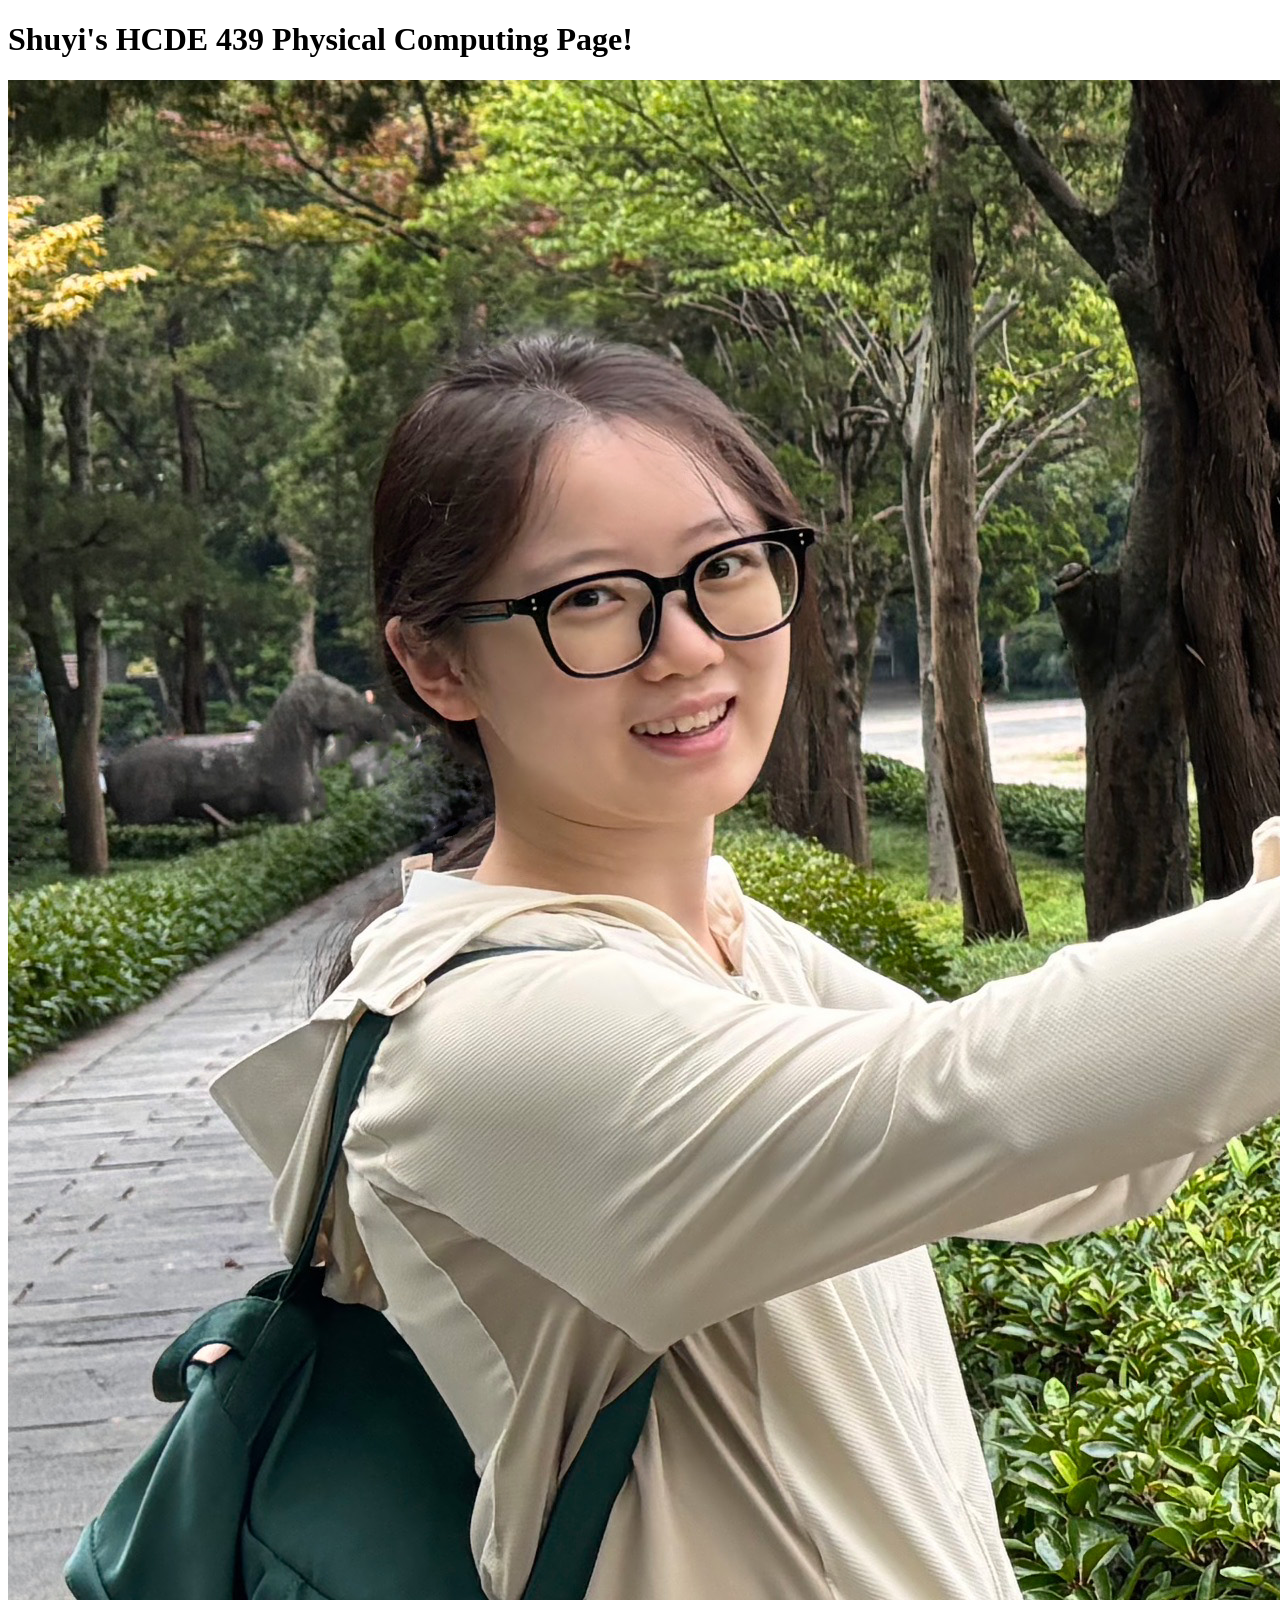
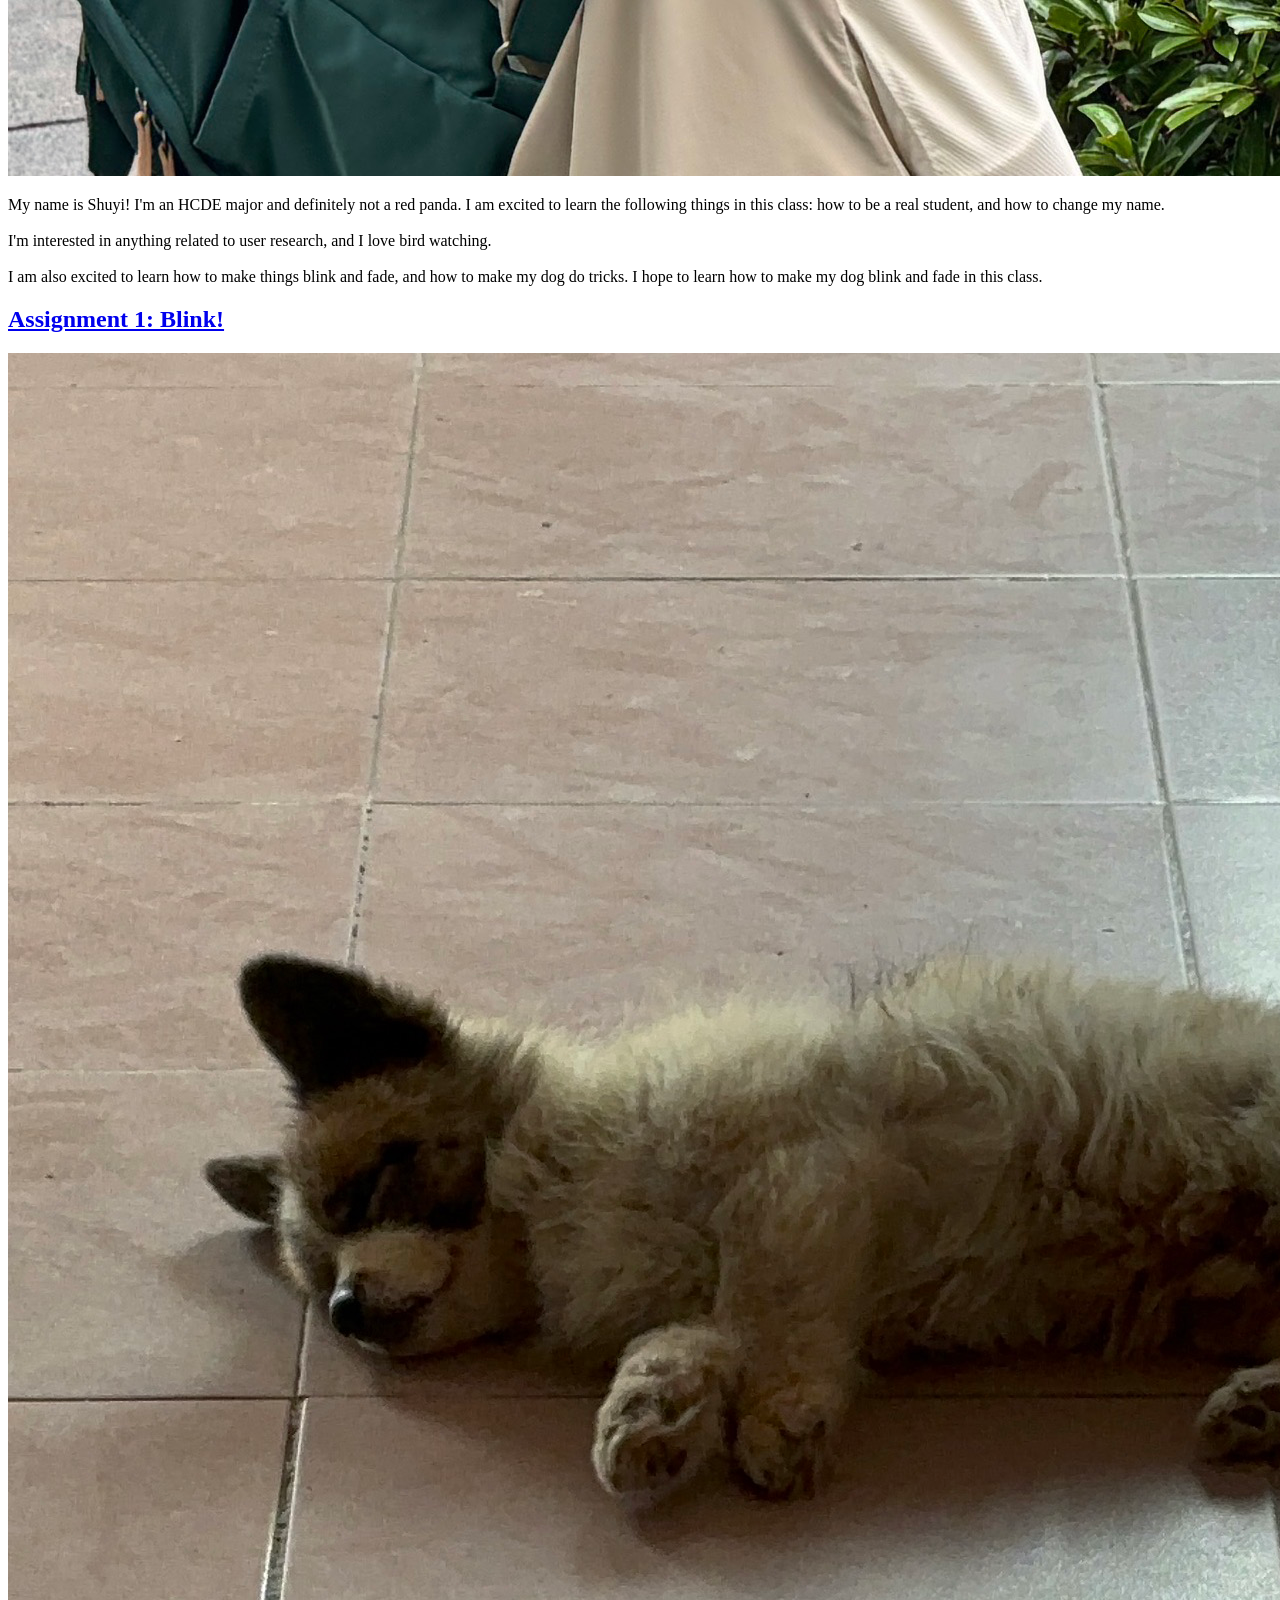
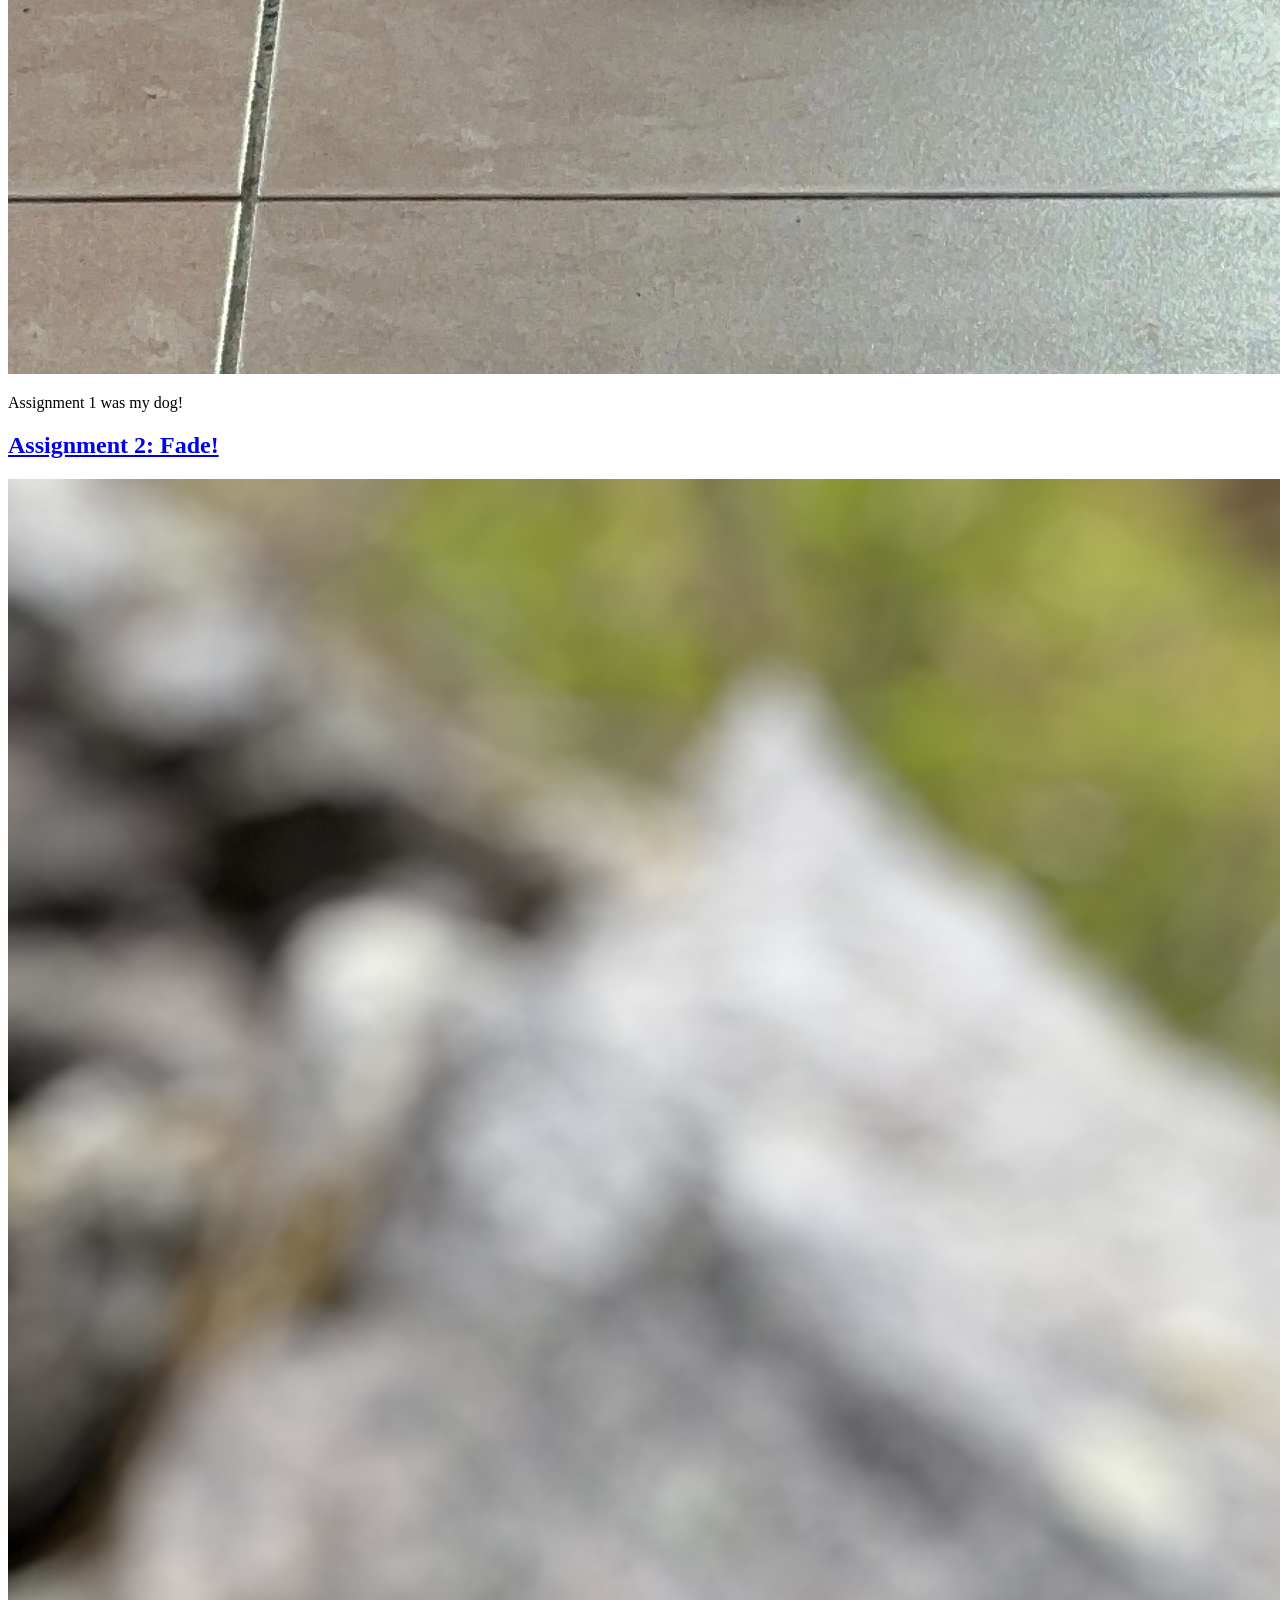
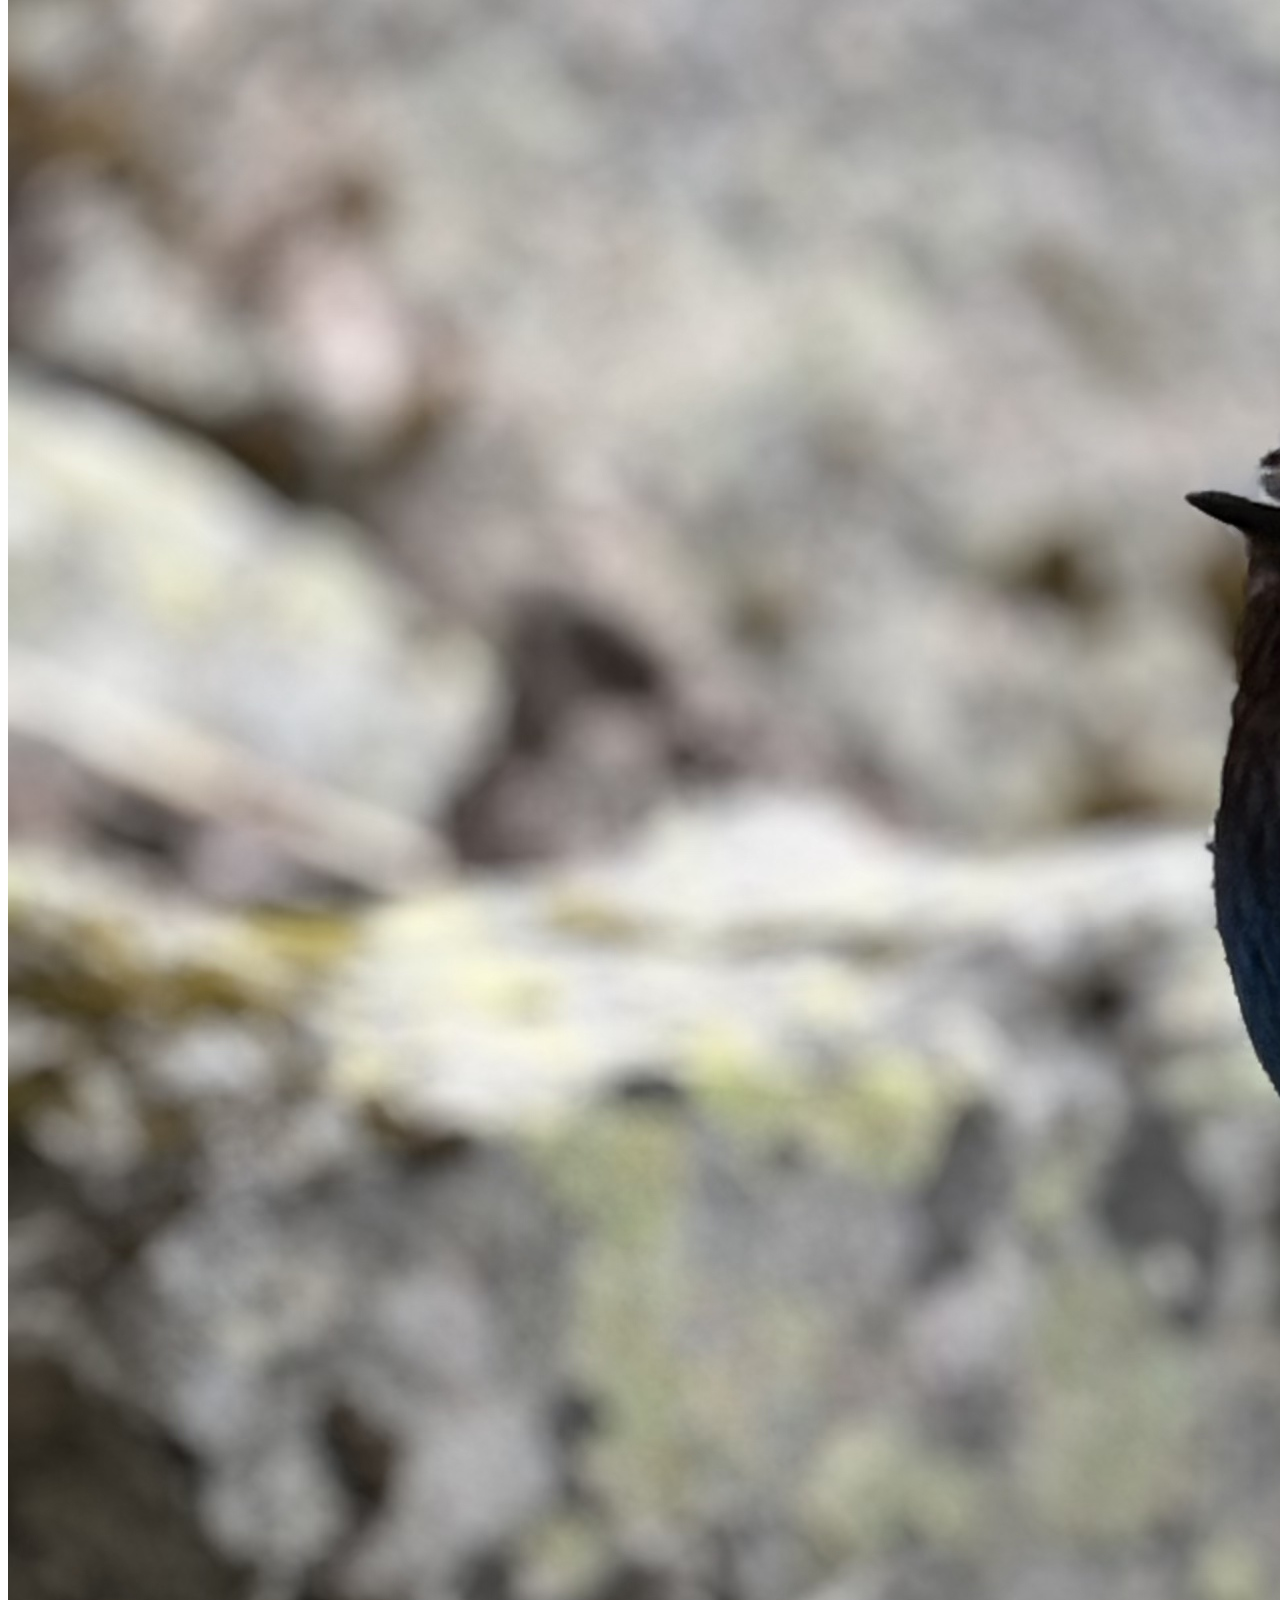
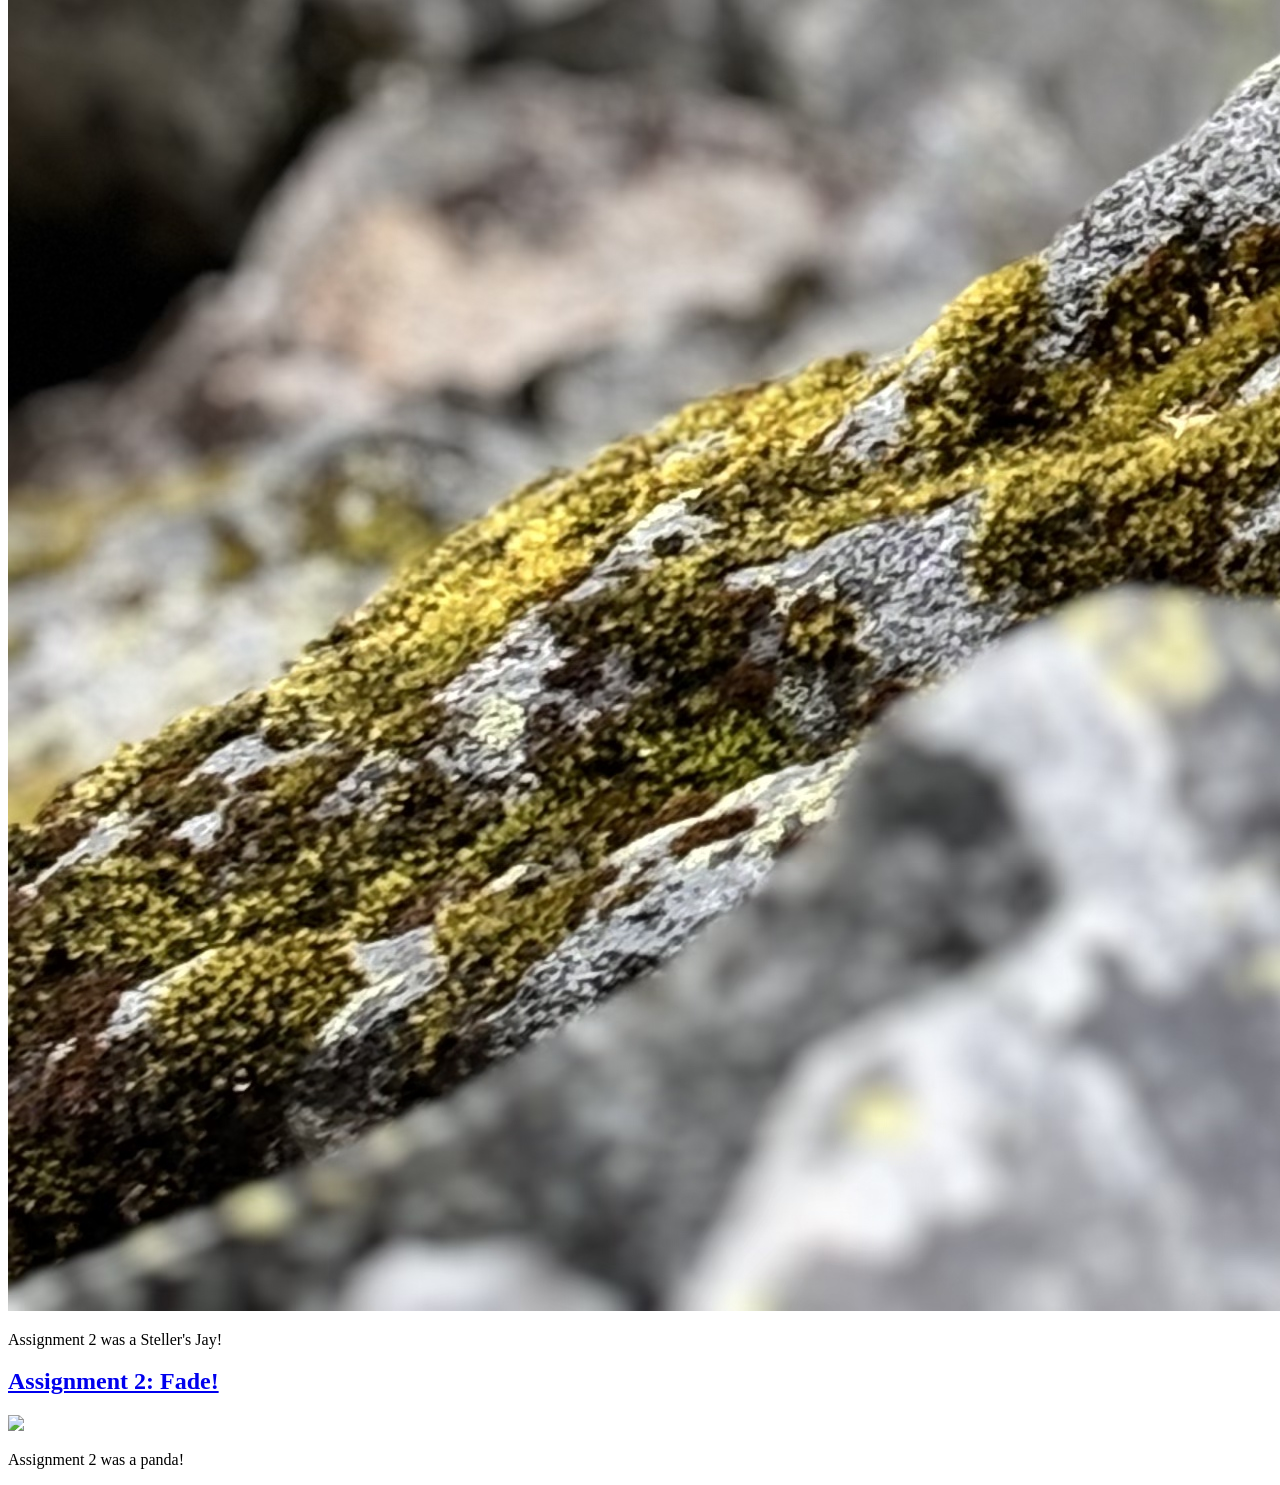
==== docs/index.html @ c6243a1a "commit" ====
<!DOCTYPE html>
<html>
  <head>
    <meta charset="utf-8" />
    <meta name="viewport" content="width=device-width, maximum-scale=1.0" />

    <title>Shuyi's HCDE 439 Physical Computing Page!</title>

    <link href="style.css" rel="stylesheet" />
  </head>
  <body>
    <h1>Shuyi's HCDE 439 Physical Computing Page!</h1>

    <div class="header">
      <img src="me.jpg" />
      <p>
        My name is Shuyi! I'm an HCDE major and definitely not a red
        panda. I am excited to learn the following things in this class: how to
        be a real student, and how to change my name.
      <br><br>
        I'm interested in anything related to user research, and I love bird watching.
      <br><br>
        I am also excited to learn how to make things blink and fade, and how to
        make my dog do tricks. I hope to learn how to make my dog blink and fade
        in this class.
      </p>
    </div>

    <div class="grid">
      <div class="assignment">
        <a href="a1.html">
          <h2>Assignment 1: Blink!</h2>
          <img src="sweet.jpg" />
        </a>
        <p>Assignment 1 was my dog!</p>
      </div>

      <div class="assignment">
        <a href="a2.html">
          <h2>Assignment 2: Fade!</h2>
          <img src="cute.jpg" />
        </a>
        <p>Assignment 2 was a Steller's Jay!</p>
      </div>

      <div class="assignment">
        <a href="a2.html">
          <h2>Assignment 2: Fade!</h2>
          <img src="red-panda.jpg" />
        </a>
        <p>Assignment 2 was a panda!</p>
      </div>
    </div>
  </body>
</html>
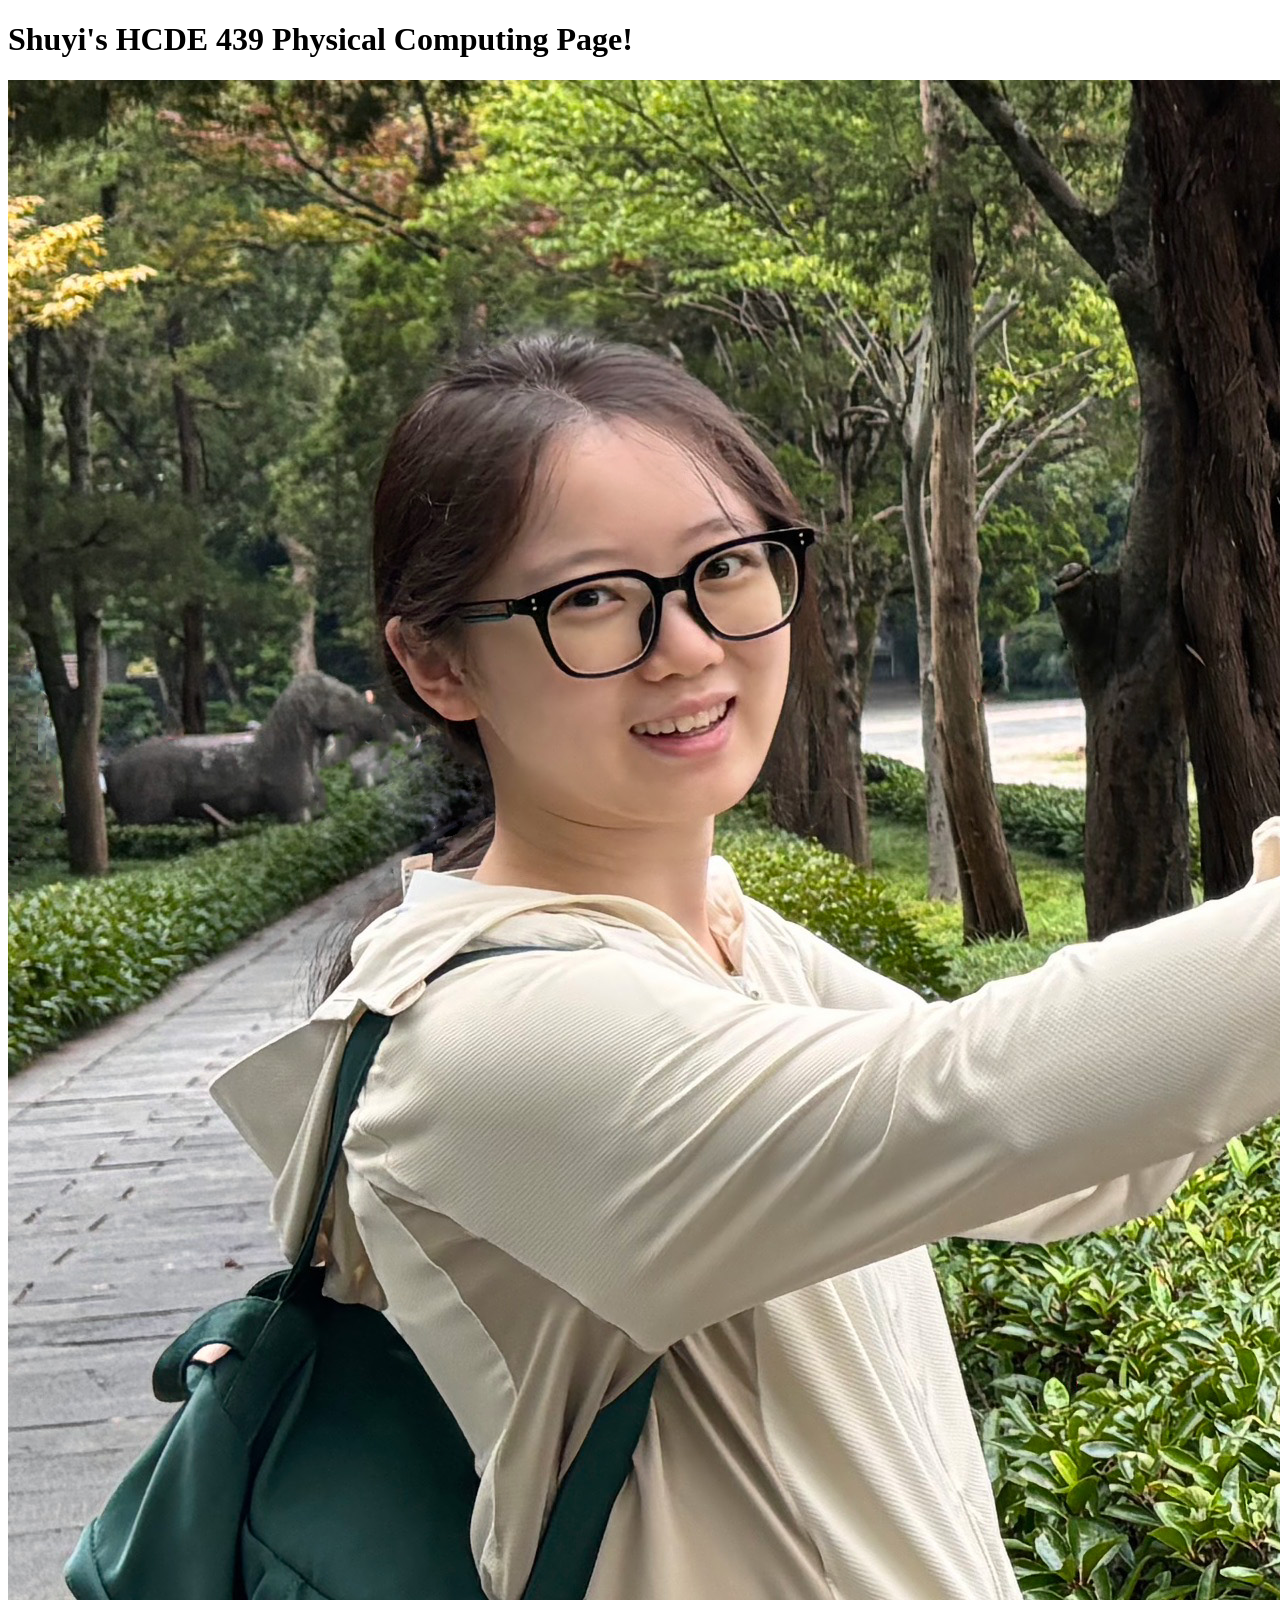
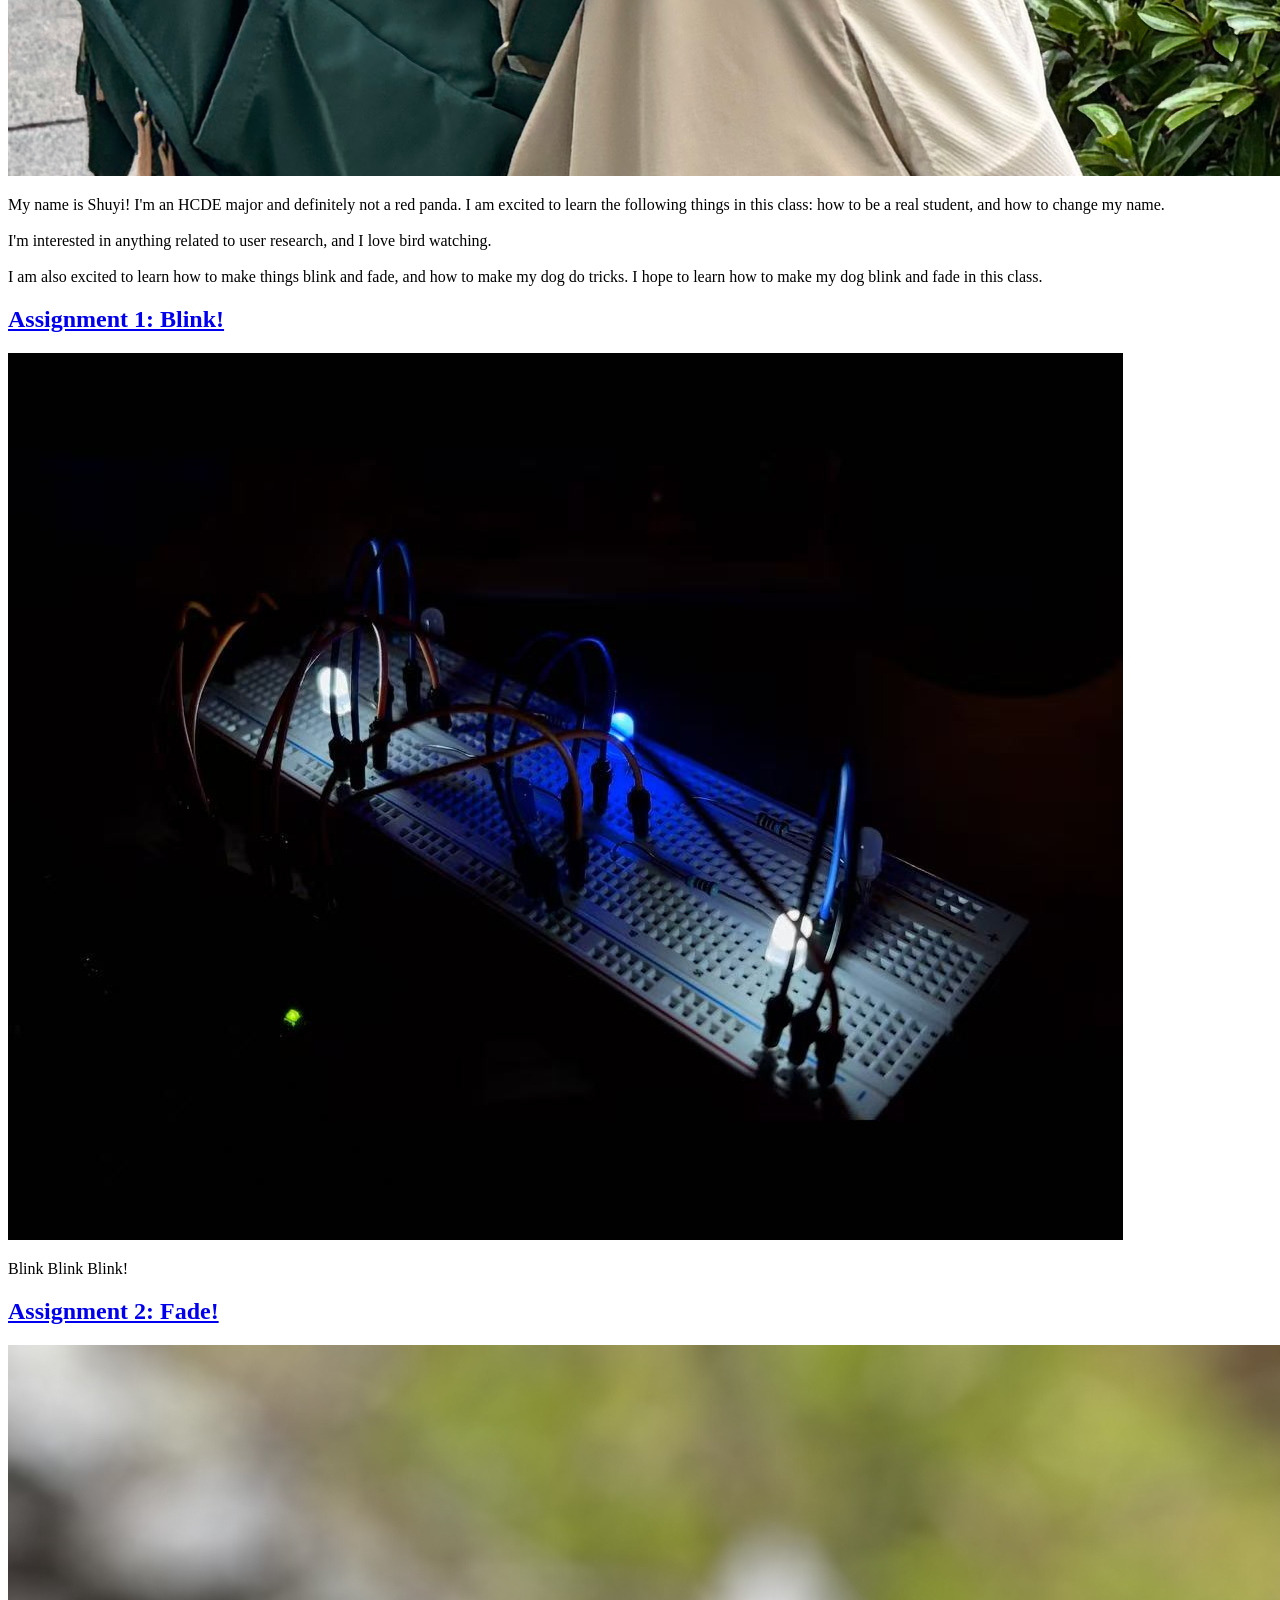
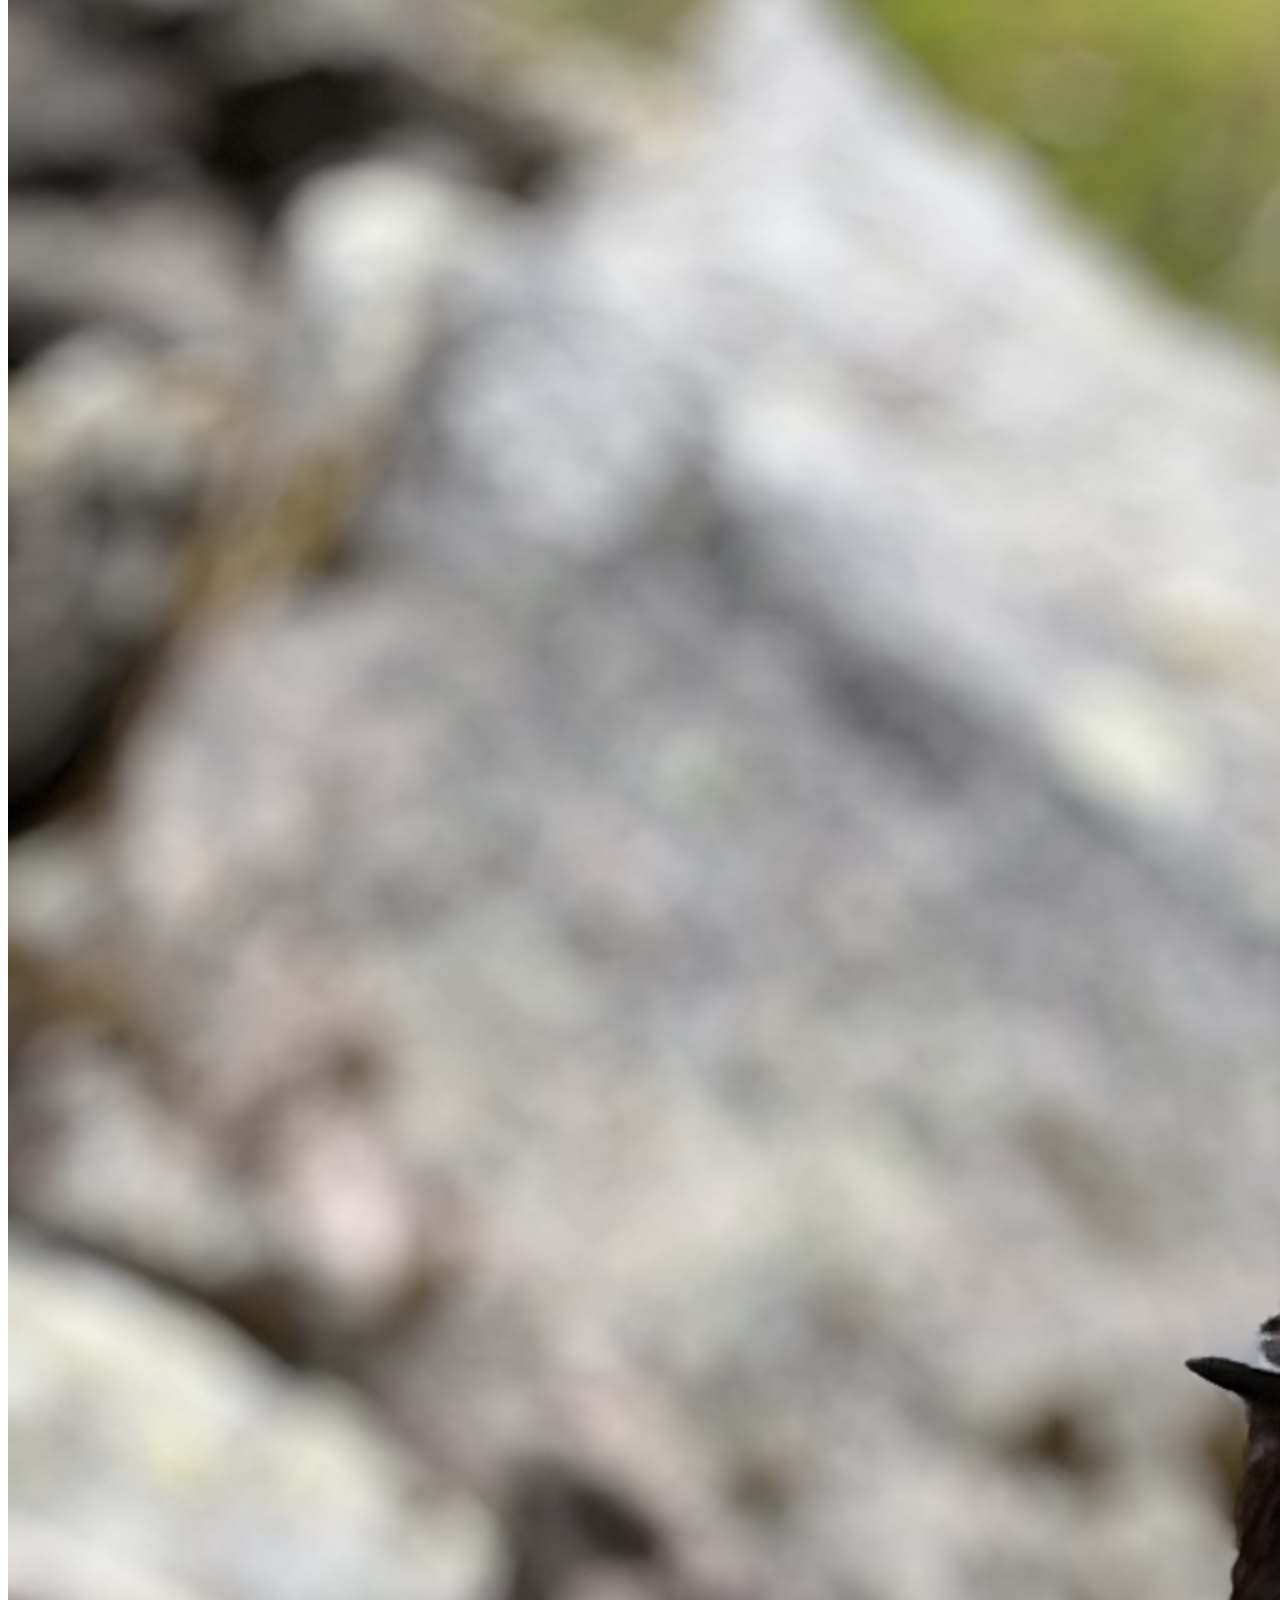
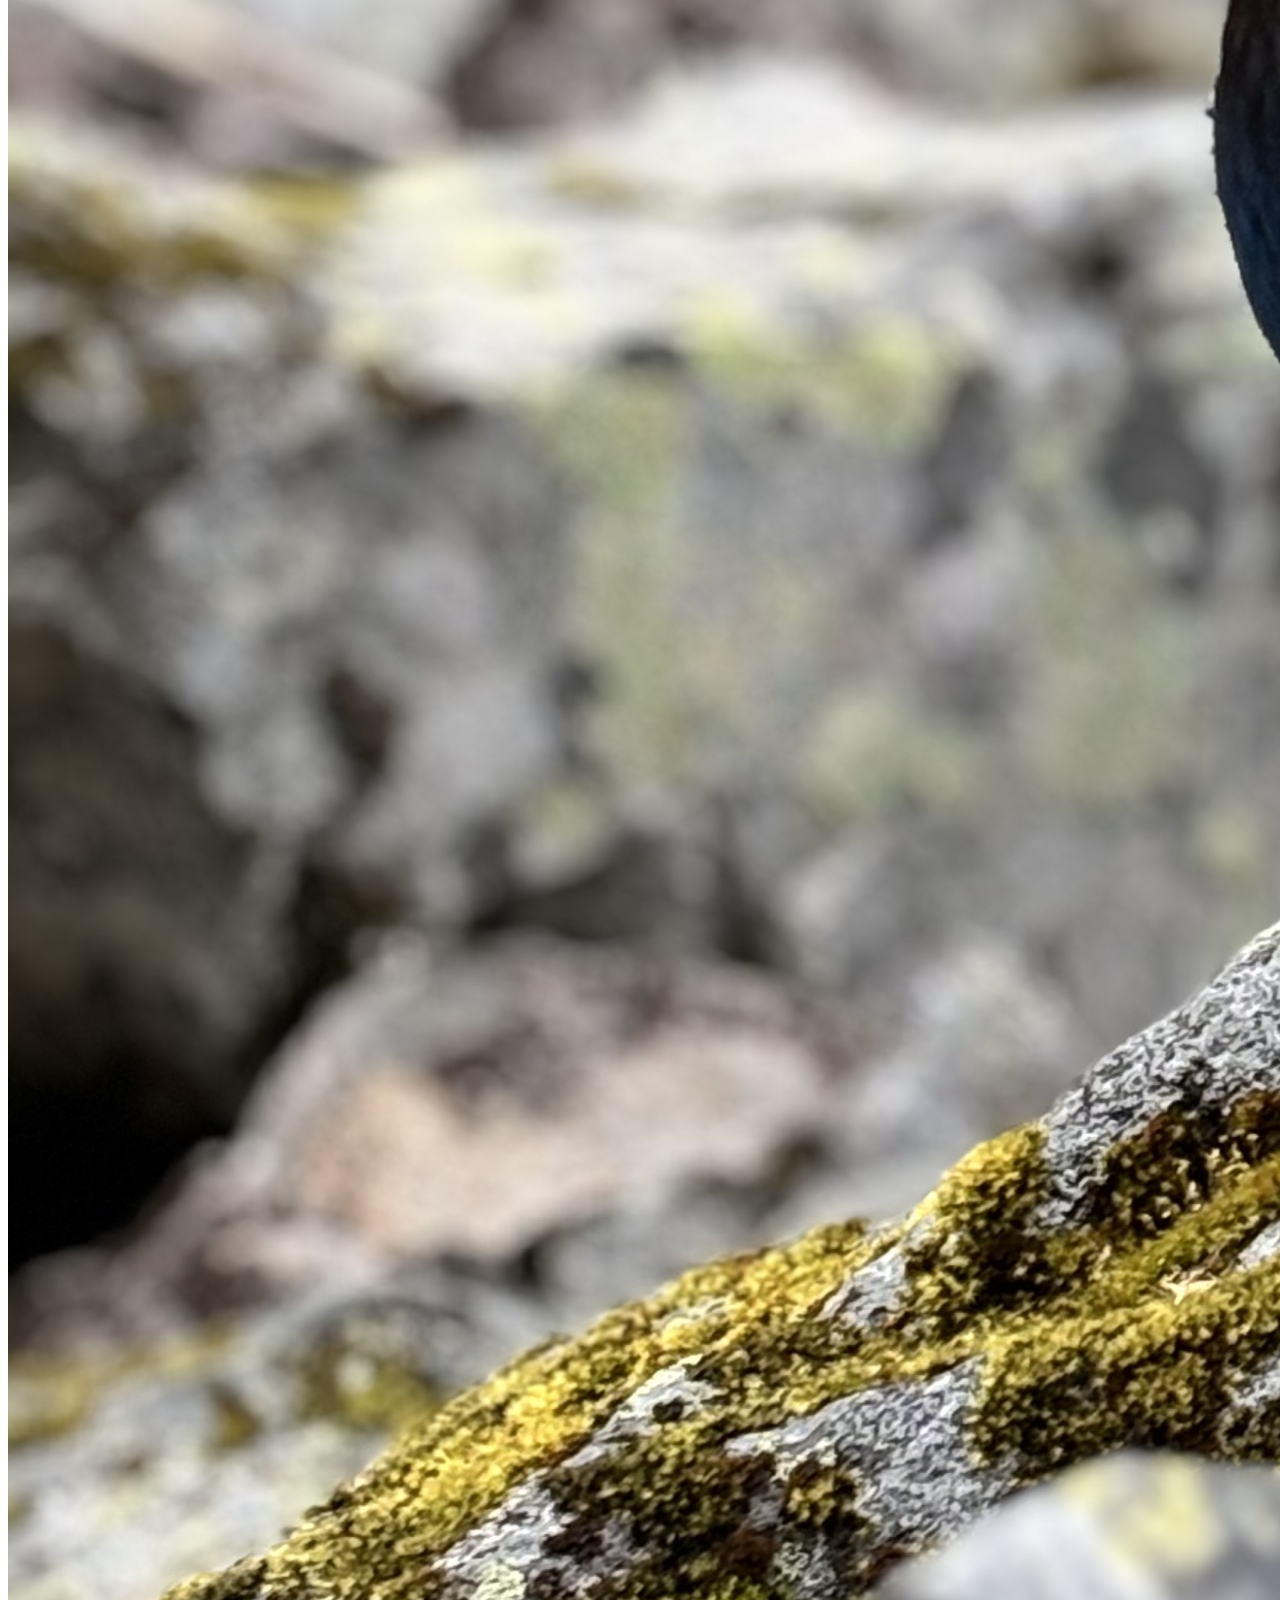
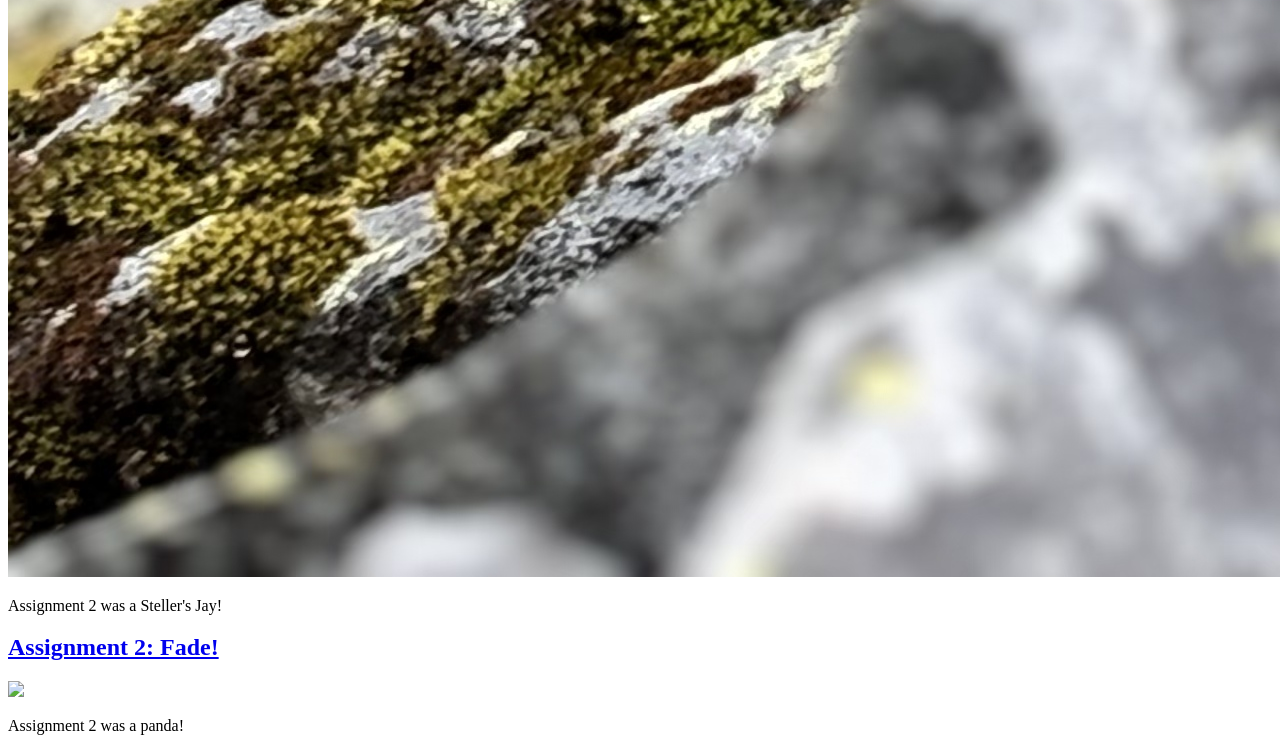
==== commit e07d8fe7: "commit" ====
--- a/docs/index.html
+++ b/docs/index.html
@@ -30,9 +30,9 @@
       <div class="assignment">
         <a href="a1.html">
           <h2>Assignment 1: Blink!</h2>
-          <img src="sweet.jpg" />
+          <img src="A1.jpg" />
         </a>
-        <p>Assignment 1 was my dog!</p>
+        <p>Blink Blink Blink!</p>
       </div>
 
       <div class="assignment">
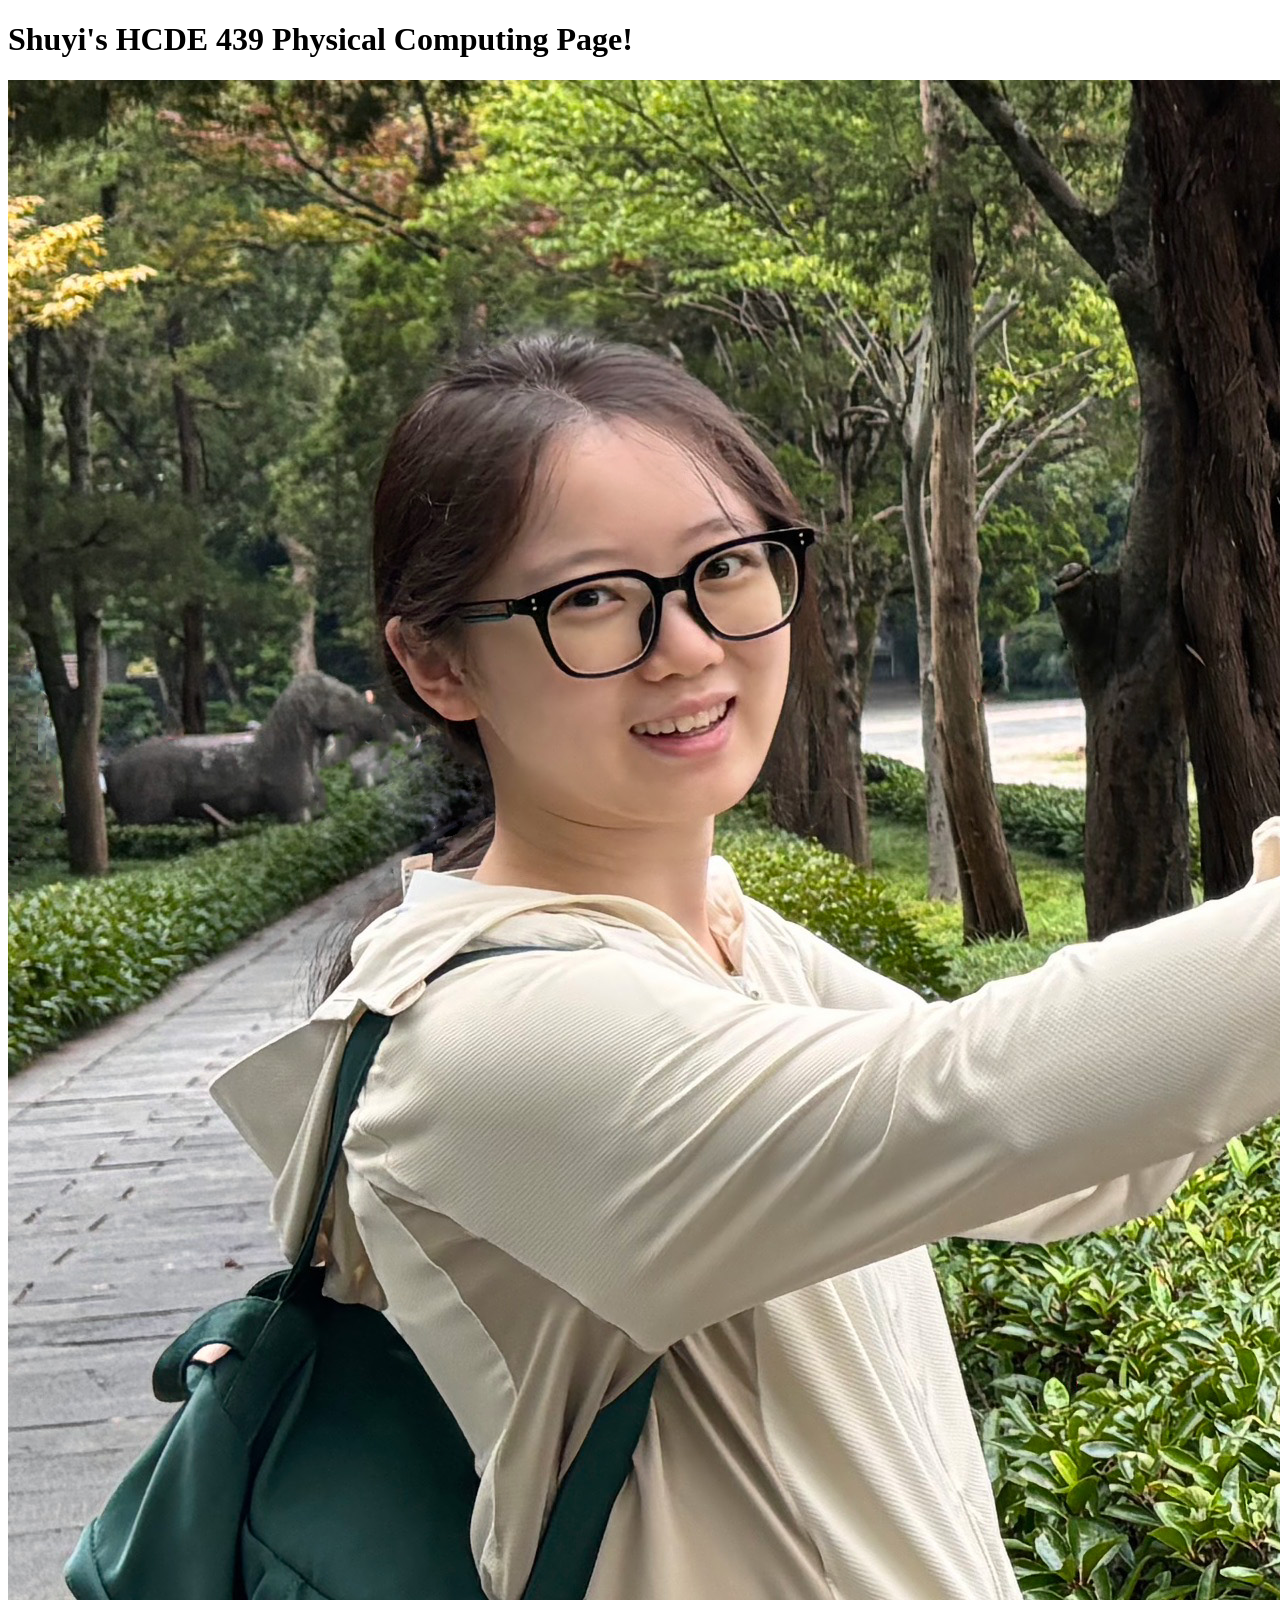
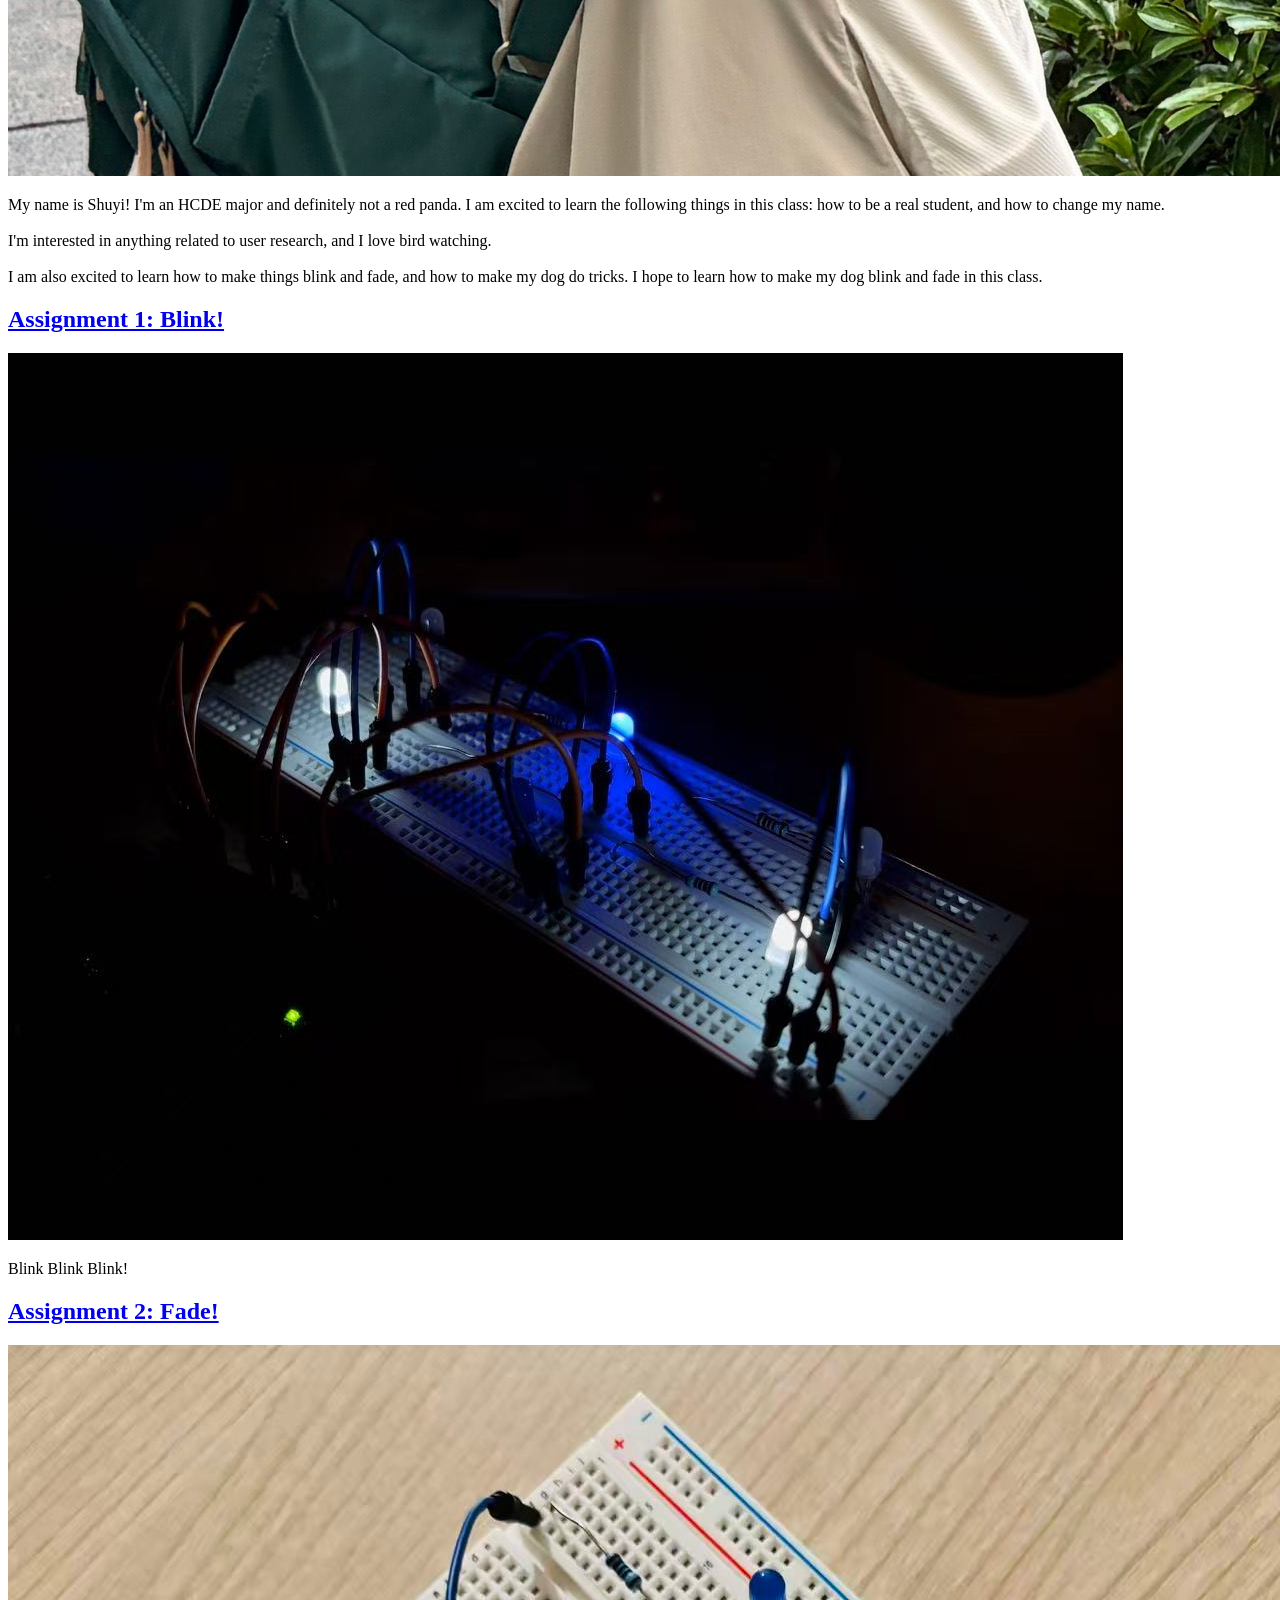
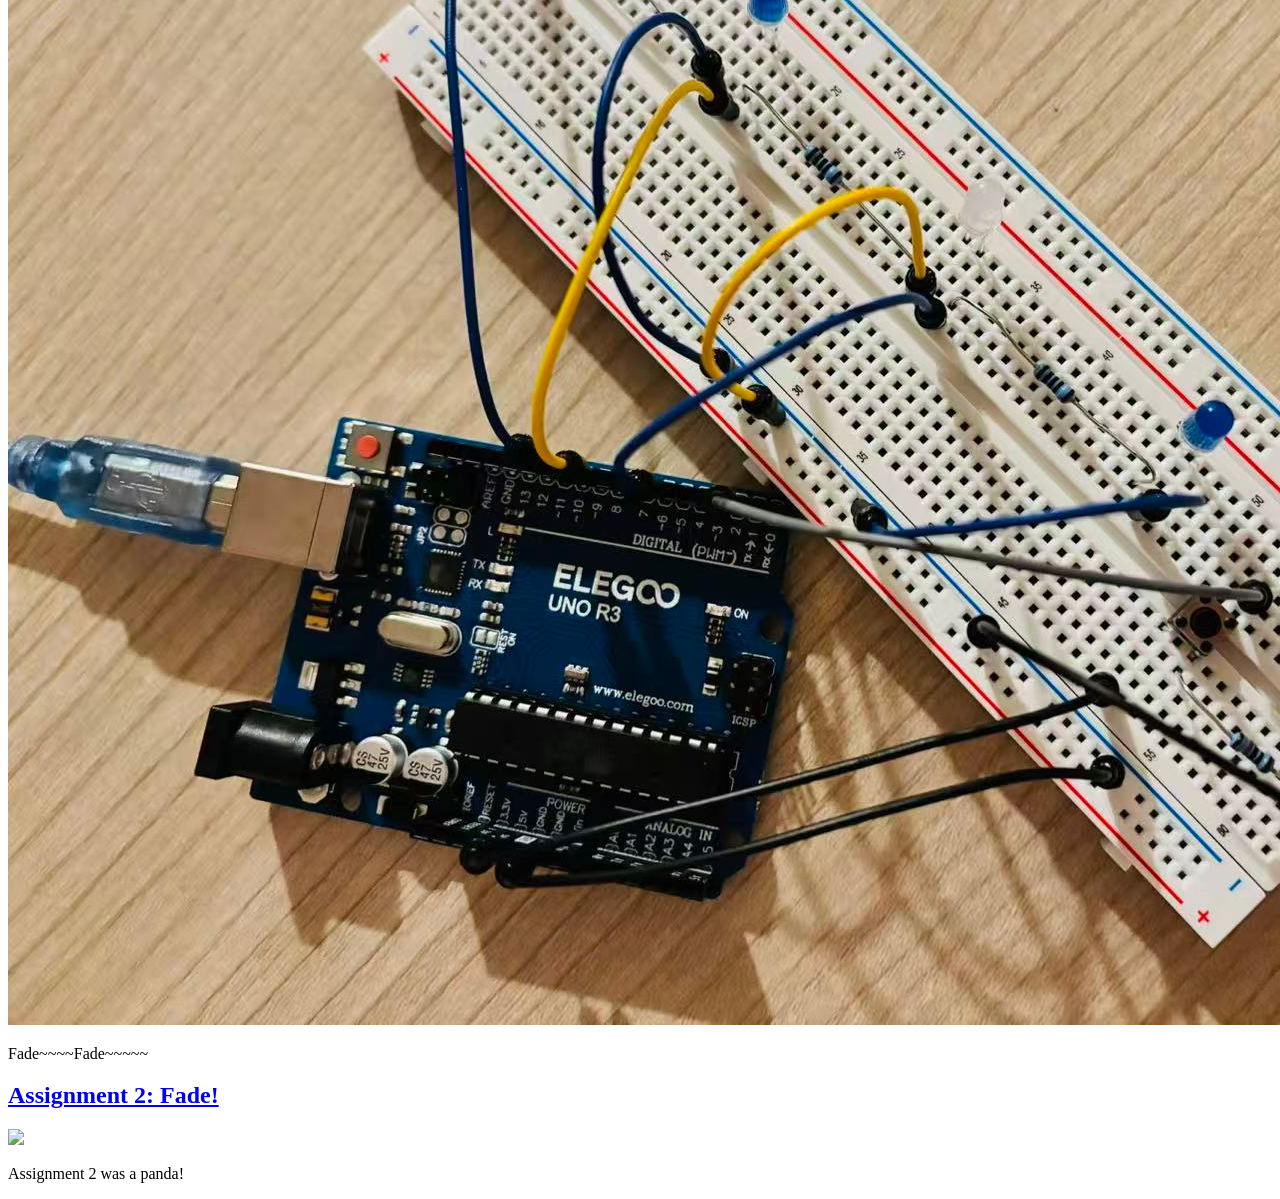
==== commit c6cd37c3: "fade！" ====
--- a/docs/index.html
+++ b/docs/index.html
@@ -38,9 +38,9 @@
       <div class="assignment">
         <a href="a2.html">
           <h2>Assignment 2: Fade!</h2>
-          <img src="cute.jpg" />
+          <img src="a2_s.jpg" />
         </a>
-        <p>Assignment 2 was a Steller's Jay!</p>
+        <p>Fade~~~~Fade~~~~~</p>
       </div>
 
       <div class="assignment">
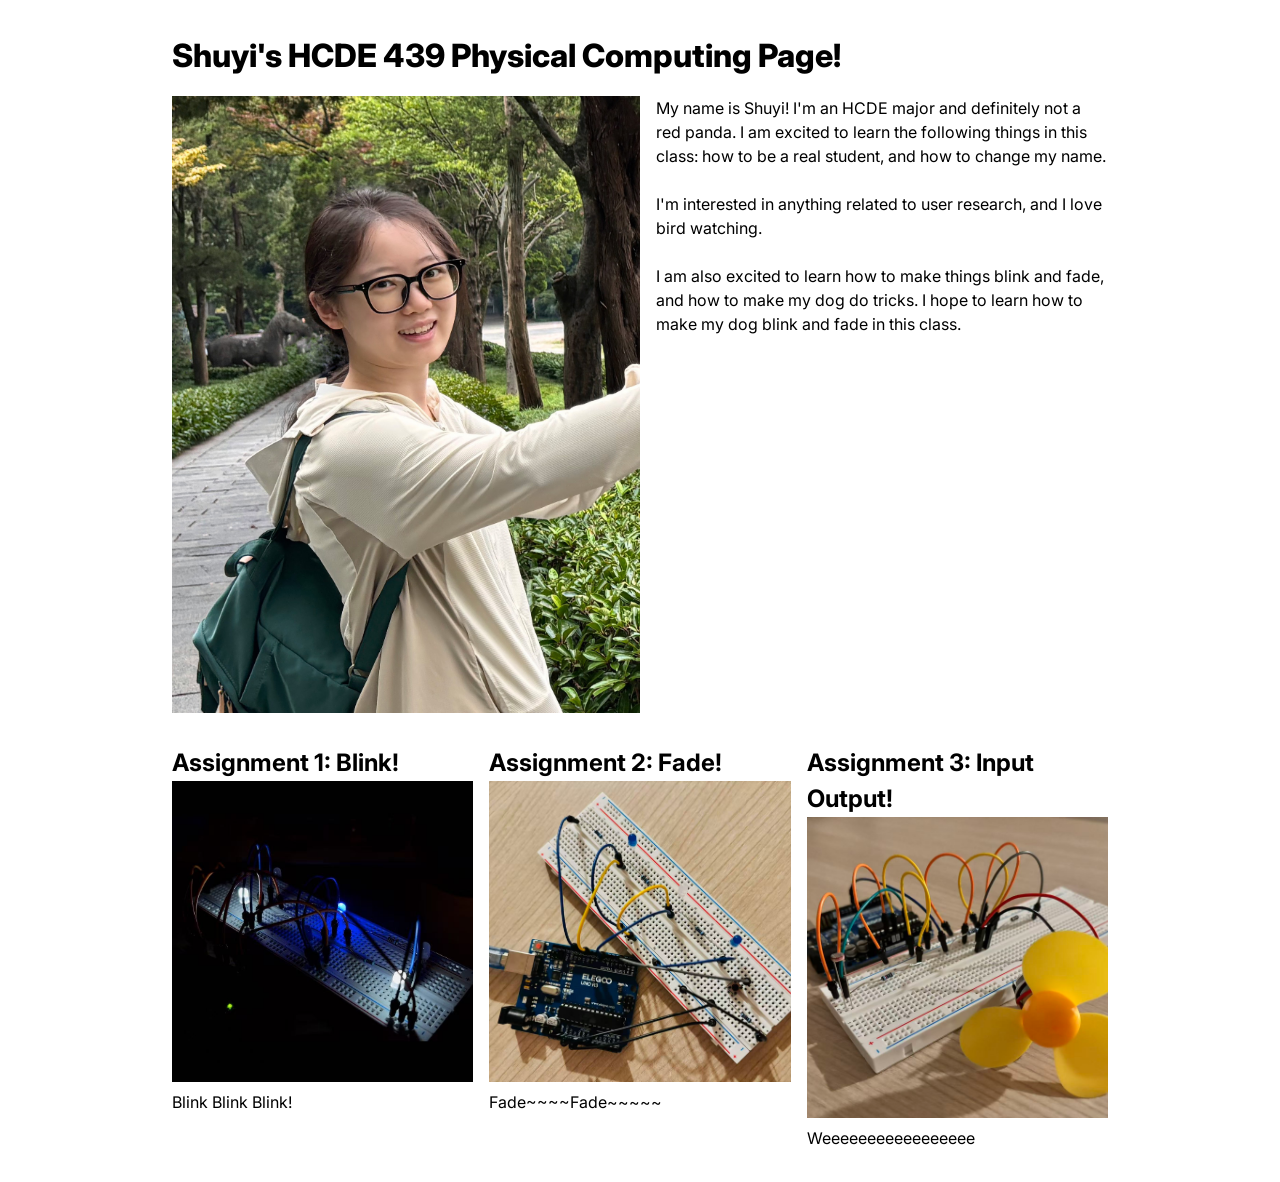
==== commit 8bdd6013: "commit" ====
--- a/docs/index.html
+++ b/docs/index.html
@@ -44,11 +44,11 @@
       </div>
 
       <div class="assignment">
-        <a href="a2.html">
-          <h2>Assignment 2: Fade!</h2>
-          <img src="red-panda.jpg" />
+        <a href="a3.html">
+          <h2>Assignment 3: Input Output!</h2>
+          <img src="a3_s.jpg" />
         </a>
-        <p>Assignment 2 was a panda!</p>
+        <p>Weeeeeeeeeeeeeeeee</p>
       </div>
     </div>
   </body>
--- a/docs/style.css
+++ b/docs/style.css
@@ -0,0 +1,90 @@
+@import url("https://fonts.googleapis.com/css2?family=Inter:wght@100;200;300;400;500;600;700;800;900&display=swap");
+
+*,
+*::before,
+*::after {
+  box-sizing: border-box;
+}
+
+* {
+  margin: 0;
+}
+
+img,
+picture,
+video,
+canvas,
+svg {
+  
+  display: block;
+  max-width: 100%;
+  align-items: center;
+  
+}
+
+body {
+  font-family: "Inter", sans-serif;
+  line-height: 1.5;
+  -webkit-font-smoothing: antialiased;
+  max-width: 1000px;
+  padding: 2em;
+  margin: auto;
+}
+
+h1 {
+  font-weight: 800;
+}
+
+h2 {
+  font-weight: 700;
+}
+
+.resistor-calculation {
+  text-align: left;
+  margin-top: 1em;
+  padding: 1em;
+  border: 1px solid #ccc;
+  border-radius: 5px;
+  width: 100%;
+}
+
+.header {
+  display: flex;
+  gap: 1em;
+  margin-top: 1em;
+}
+
+.header img {
+  width: 50%;
+  object-fit: cover;
+}
+
+.grid {
+  display: grid;
+  grid-template-columns: repeat(auto-fit, minmax(250px, 1fr));
+  gap: 1em;
+  margin-top: 2em;
+}
+
+.assignment a {
+  color: #000;
+  text-decoration: none;
+}
+
+.assignment a:hover {
+  color: #f06;
+}
+
+.assignment img {
+  aspect-ratio: 1;
+  object-fit: cover;
+}
+
+.assignment p {
+  margin-top: 0.5em;
+}
+
+#a3_sch{
+  align-items: center;
+  text-align: center;
+}
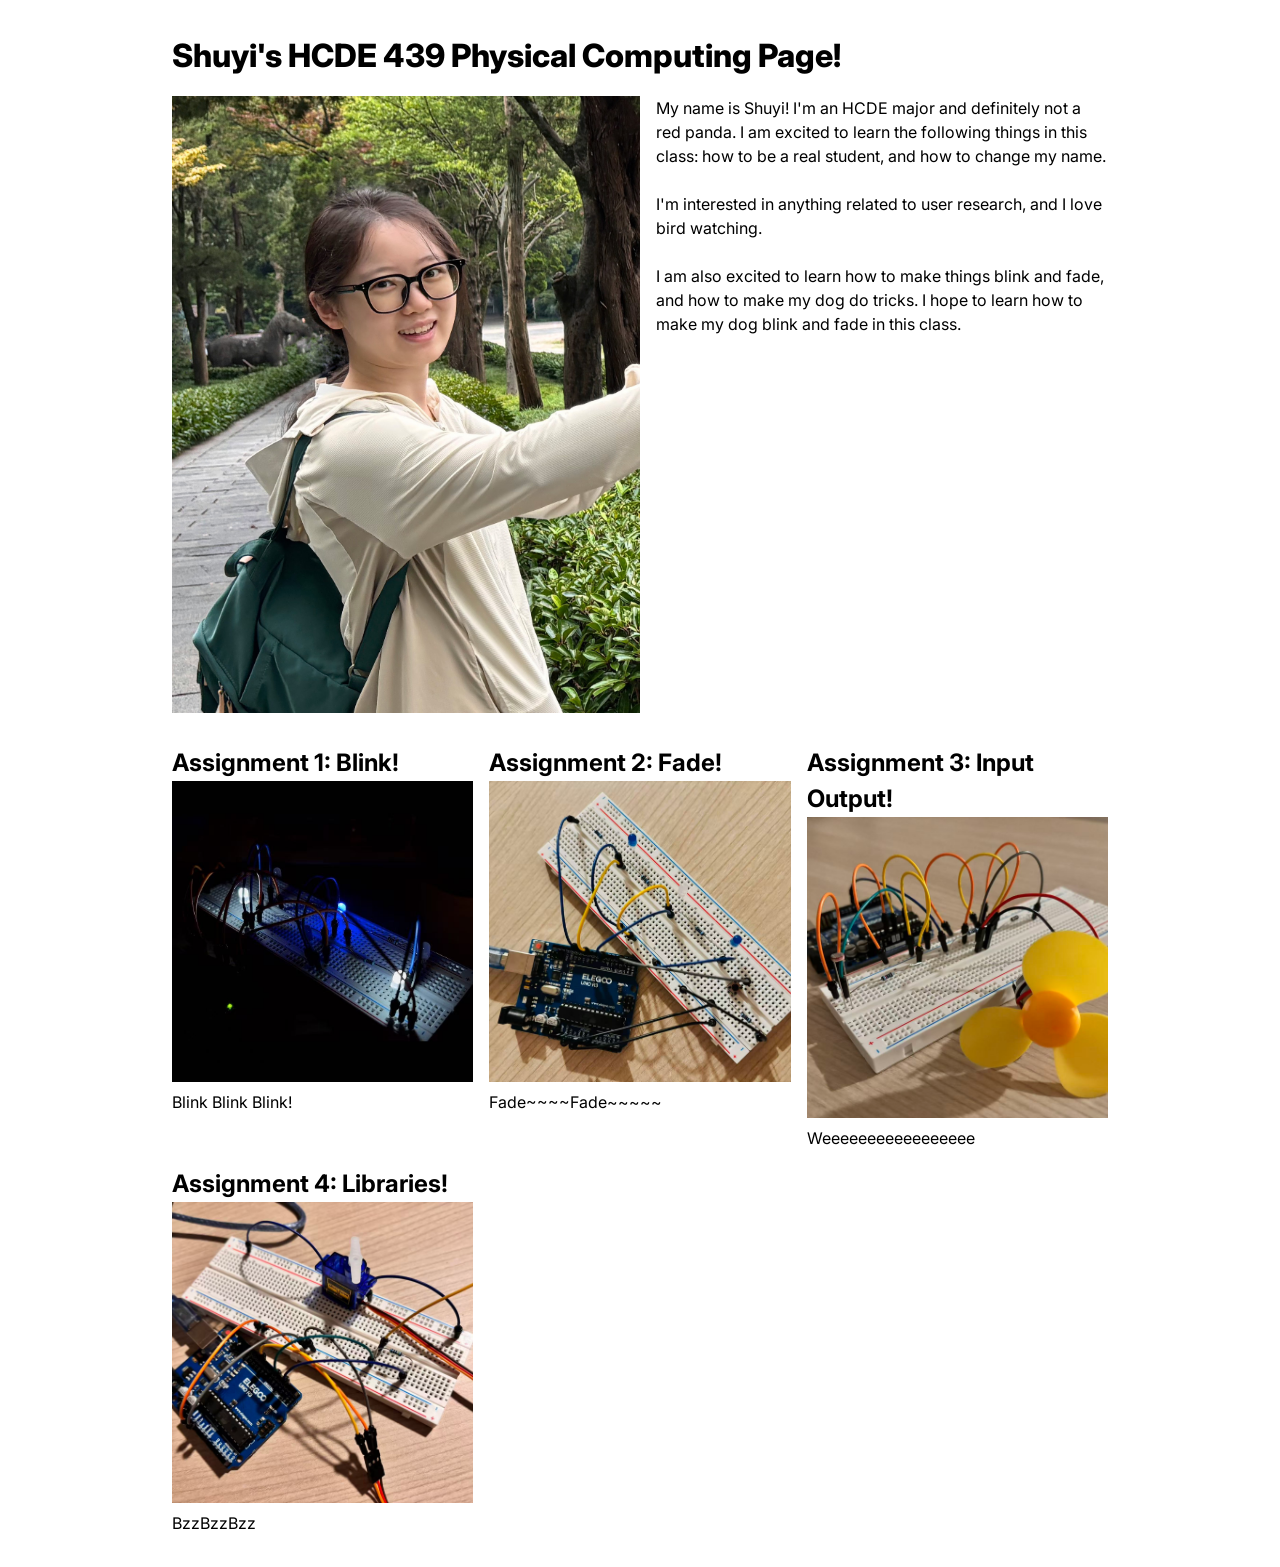
==== commit 86c91c0b: "a4" ====
--- a/docs/index.html
+++ b/docs/index.html
@@ -50,6 +50,14 @@
         </a>
         <p>Weeeeeeeeeeeeeeeee</p>
       </div>
+
+      <div class="assignment">
+        <a href="a4.html">
+          <h2>Assignment 4: Libraries!</h2>
+          <img src="A4.jpg" />
+        </a>
+        <p>BzzBzzBzz</p>
+      </div>
     </div>
   </body>
 </html>
--- a/docs/style.css
+++ b/docs/style.css
@@ -15,11 +15,9 @@
 video,
 canvas,
 svg {
-  
+  margin: 0 auto;
   display: block;
   max-width: 100%;
-  align-items: center;
-  
 }
 
 body {
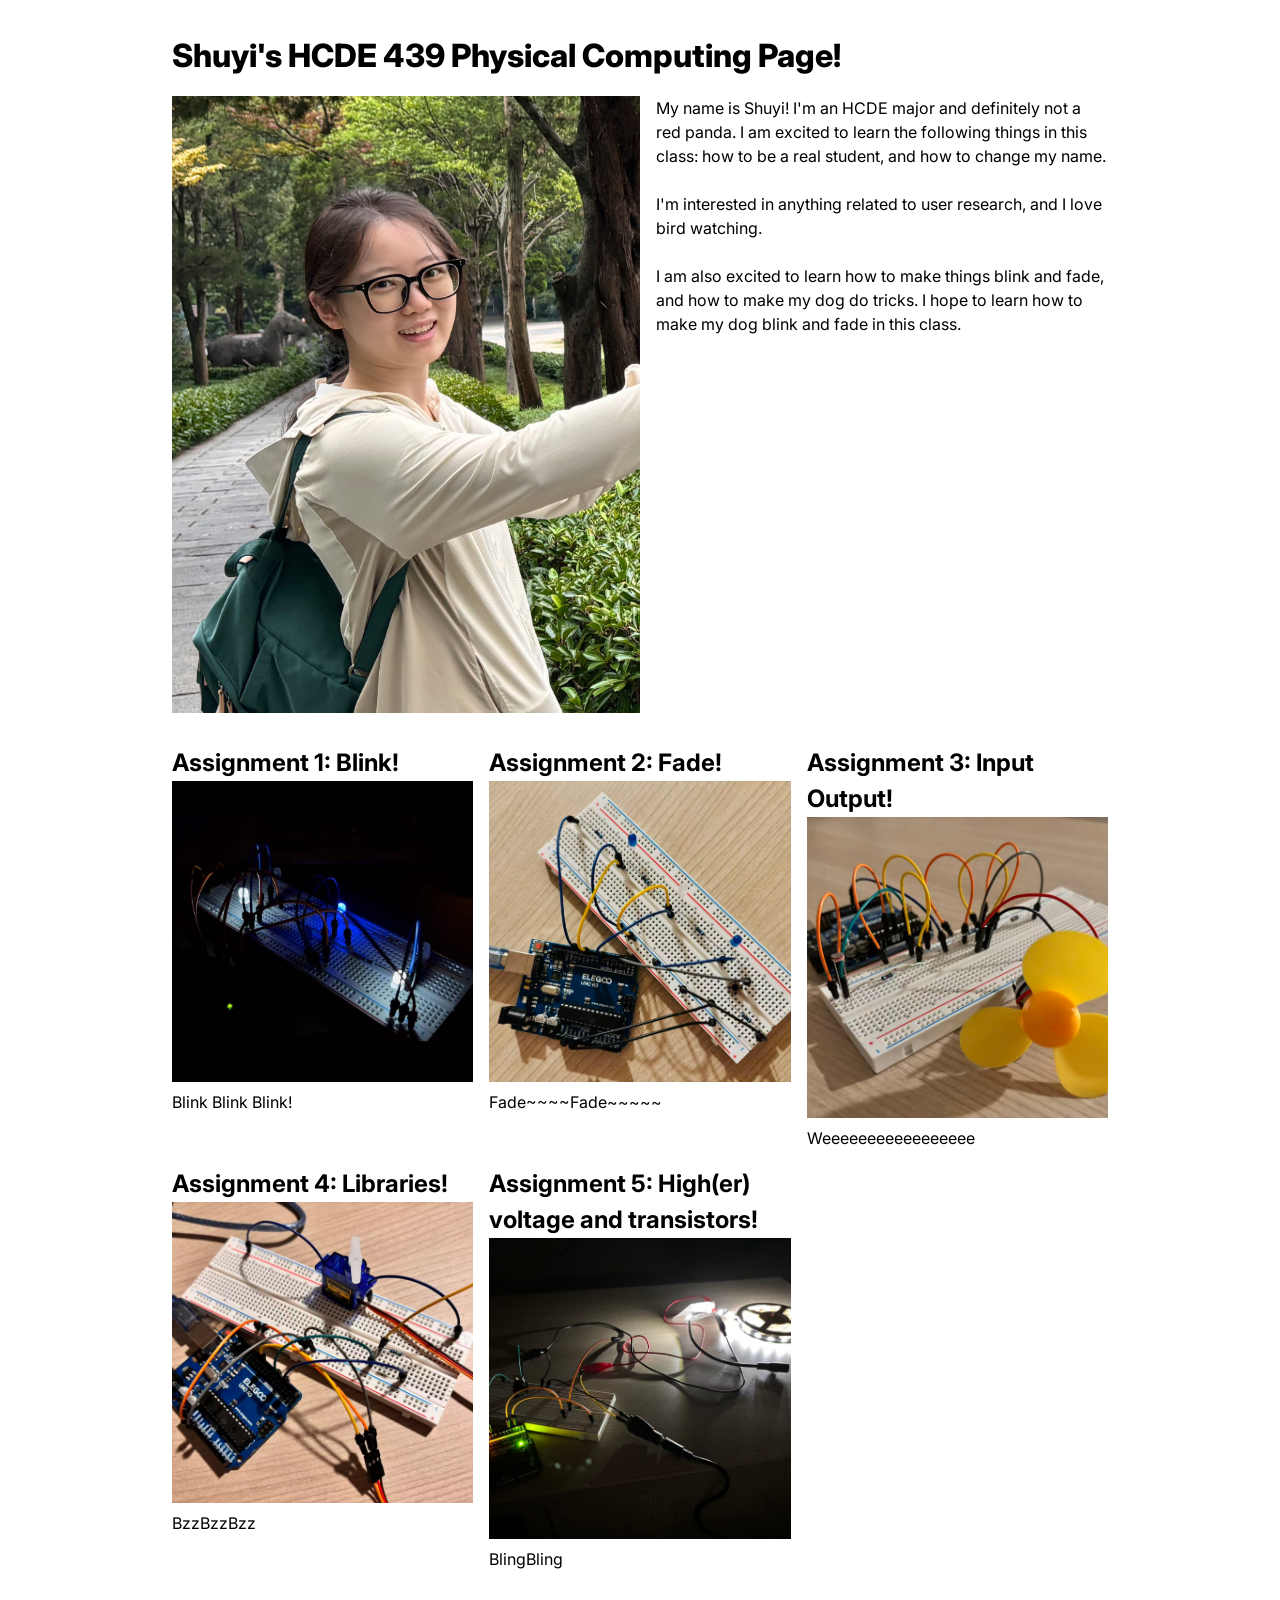
==== commit bd877ddc: "a5" ====
--- a/docs/index.html
+++ b/docs/index.html
@@ -58,6 +58,14 @@
         </a>
         <p>BzzBzzBzz</p>
       </div>
+
+      <div class="assignment">
+        <a href="a5.html">
+          <h2>Assignment 5: High(er) voltage and transistors!</h2>
+          <img src="A5.jpg" />
+        </a>
+        <p>BlingBling</p>
+      </div>
     </div>
   </body>
 </html>
